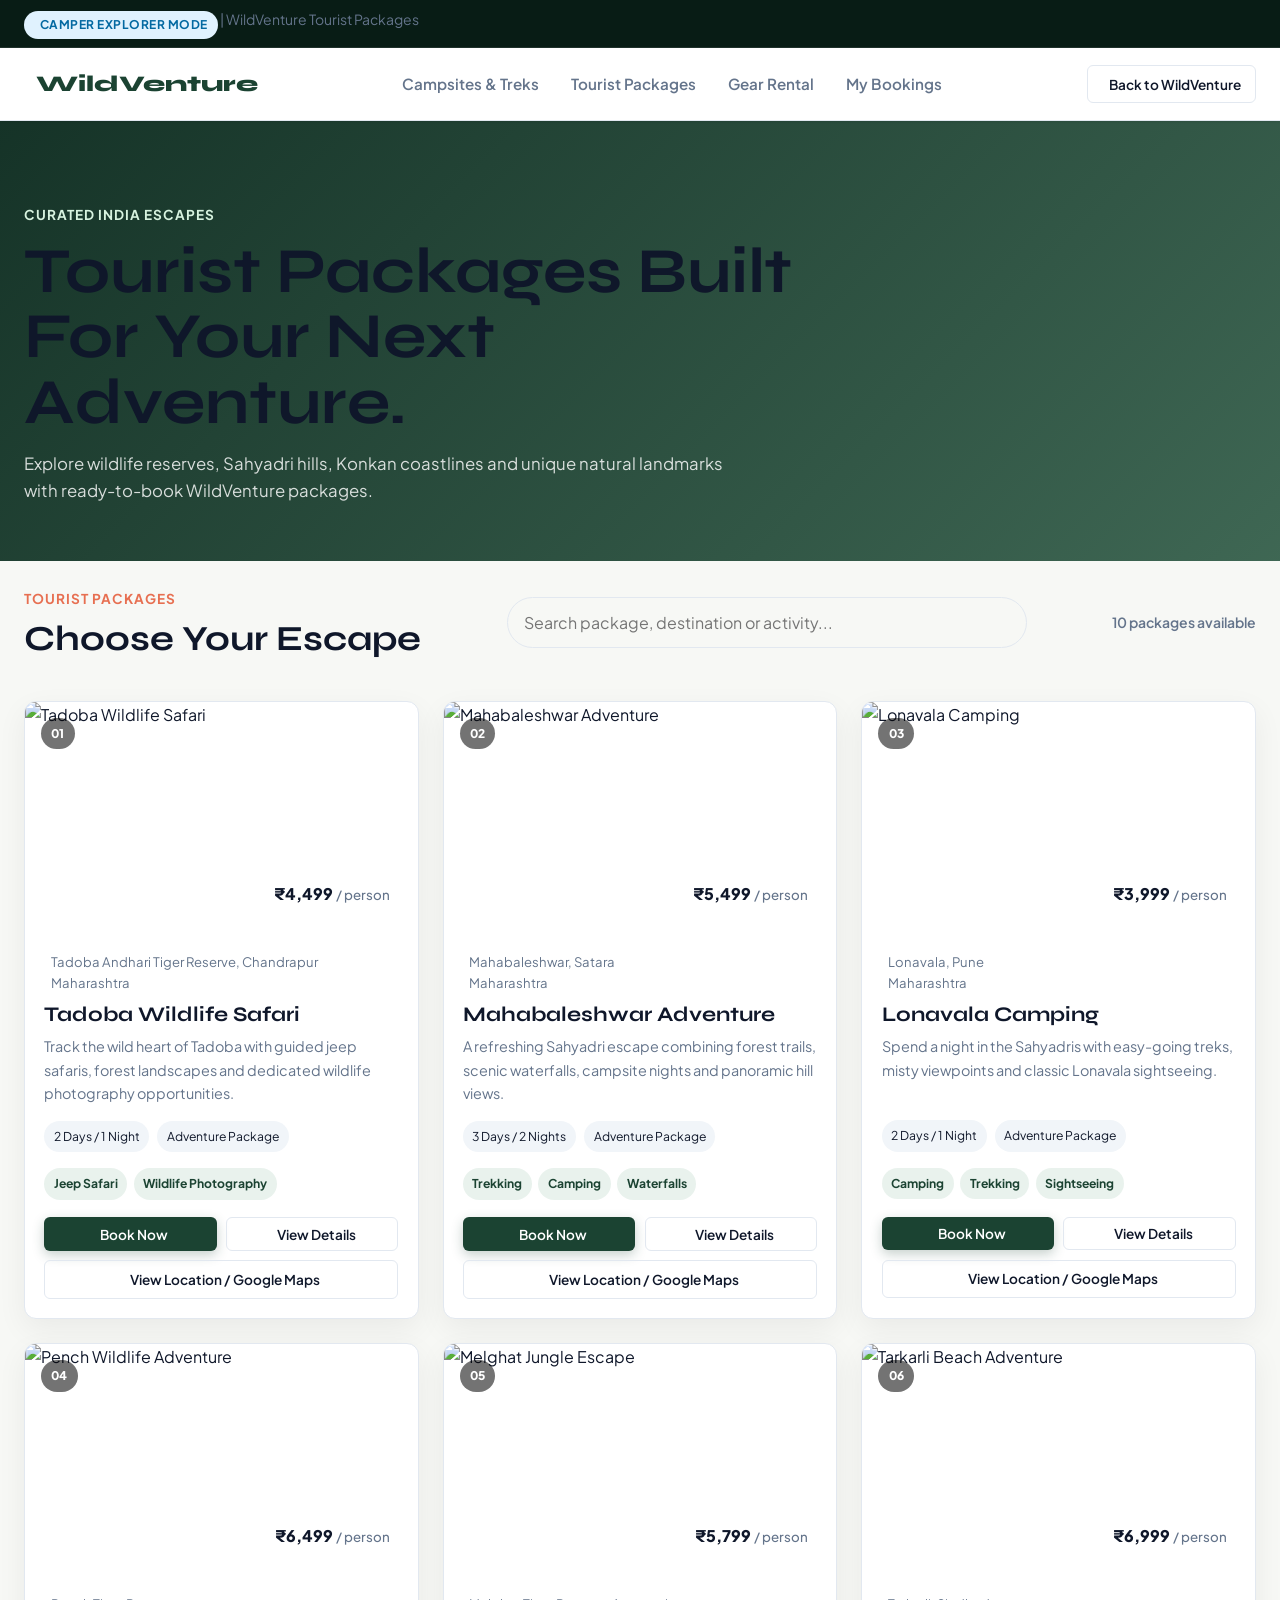
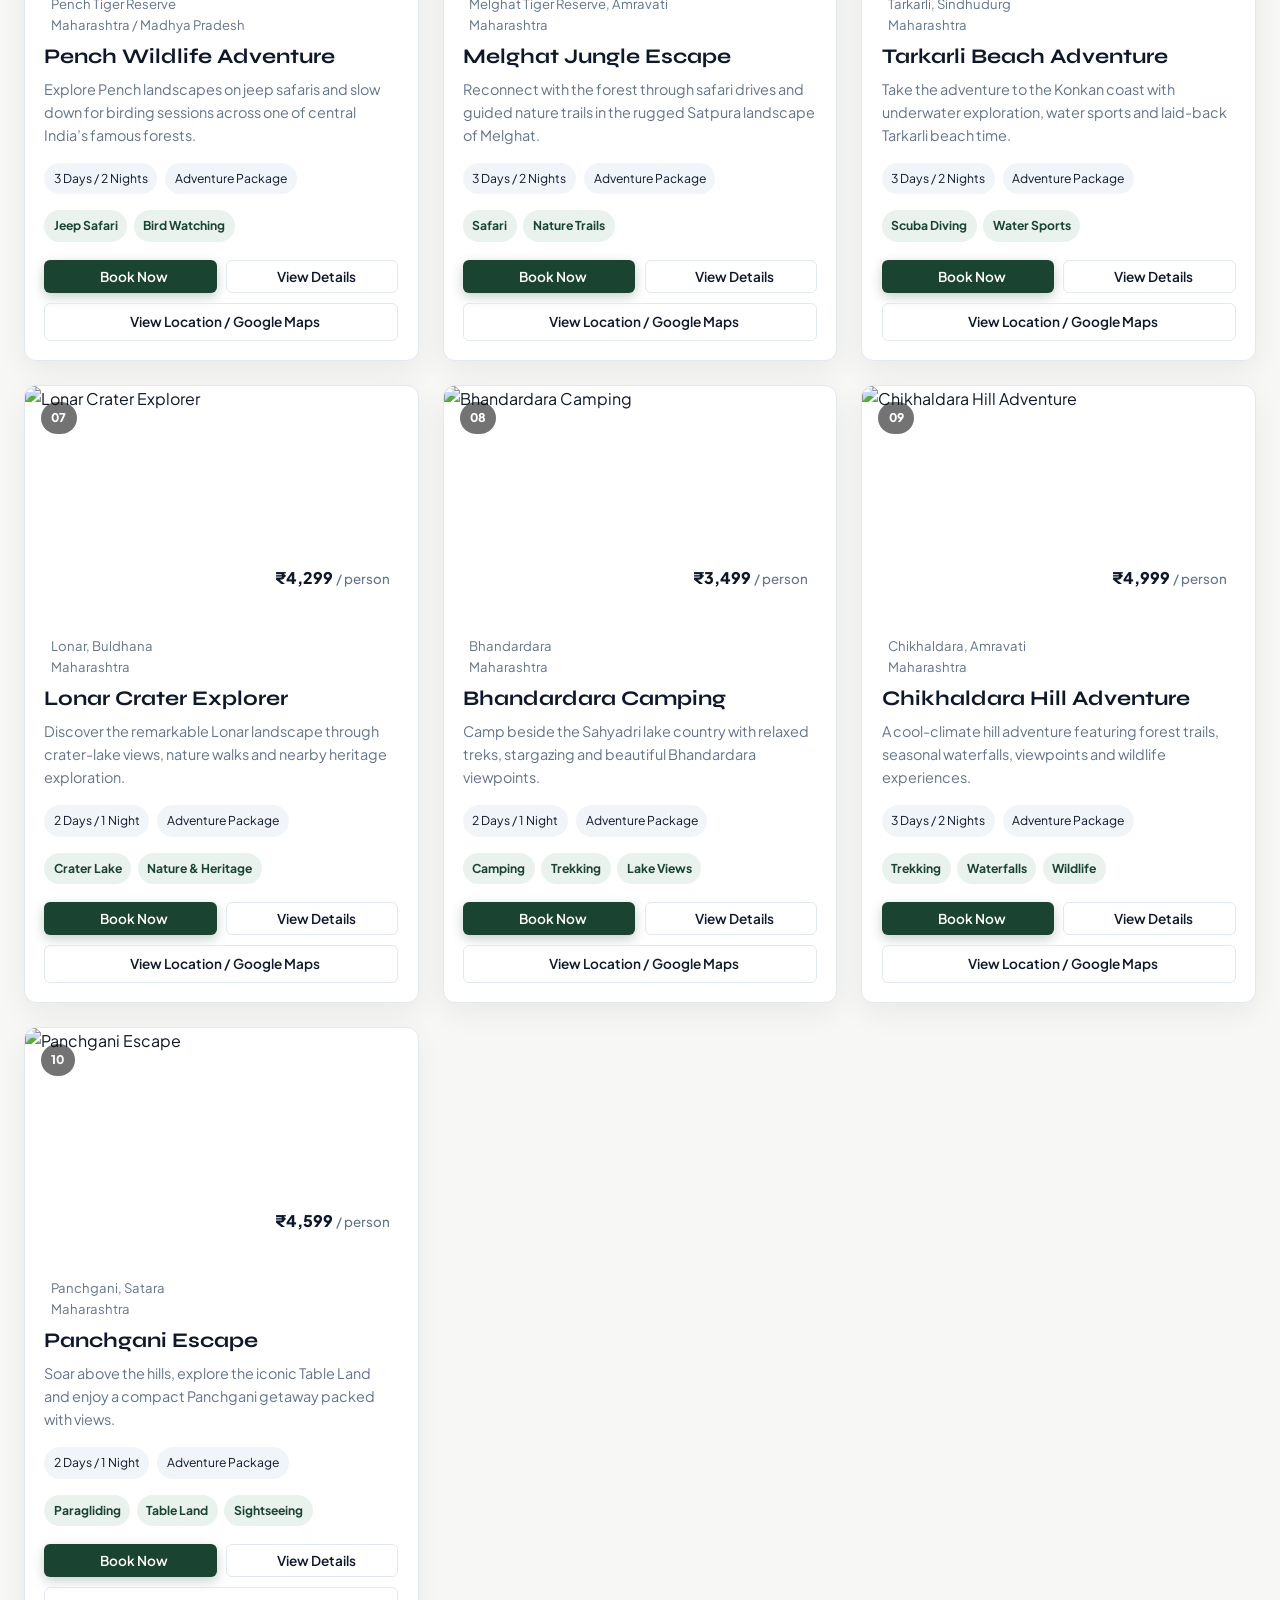
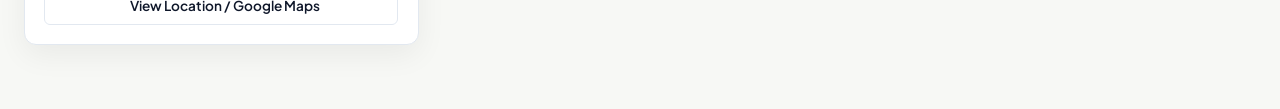
==== tourist-packages.html @ c8c8ef57 "Add dedicated Tourist Packages page" ====
<!DOCTYPE html>
<html lang="en">
<head>
  <meta charset="UTF-8">
  <meta name="viewport" content="width=device-width, initial-scale=1.0">
  <title>Tourist Packages | WildVenture</title>
  <meta name="description" content="Explore curated Maharashtra and Central India tourist packages from WildVenture.">
  <link rel="preconnect" href="https://fonts.googleapis.com">
  <link rel="preconnect" href="https://fonts.gstatic.com" crossorigin>
  <link href="https://fonts.googleapis.com/css2?family=Plus+Jakarta+Sans:wght@400;500;600;700;800&family=Syne:wght@600;700;800&display=swap" rel="stylesheet">
  <link rel="stylesheet" href="https://unpkg.com/@phosphor-icons/web@2.1.1/src/regular/style.css">
  <link rel="stylesheet" href="https://unpkg.com/@phosphor-icons/web@2.1.1/src/fill/style.css">
  <link rel="stylesheet" href="css/style.css">
  <link rel="stylesheet" href="css/packages.css">
</head>
<body class="tourist-packages-page">
  <div class="top-role-bar"><div class="container top-role-bar-inner"><div><span class="badge badge-user"><i class="ph ph-compass"></i> Camper Explorer Mode</span><span class="text-muted small d-none-mobile"> | WildVenture Tourist Packages</span></div></div></div>
  <header class="site-header"><div class="container header-inner">
    <a href="index.html" class="brand-logo"><i class="ph ph-campfire"></i><span>WildVenture</span></a>
    <nav class="main-nav" id="main-nav-menu">
      <a href="index.html#campsites-section" class="nav-link">Campsites & Treks</a>
      <a href="tourist-packages.html" class="nav-link">Tourist Packages</a>
      <a href="index.html#gear-section" class="nav-link">Gear Rental</a>
      <a href="index.html#user-bookings-section" class="nav-link">My Bookings</a>
    </nav>
    <div class="header-actions"><a href="index.html" class="btn btn-outline btn-sm"><i class="ph ph-arrow-left"></i> Back to WildVenture</a></div>
  </div></header>

  <main>
    <section class="packages-hero"><div class="container">
      <span class="section-tag"><i class="ph ph-map-trifold"></i> Curated India Escapes</span>
      <h1>Tourist Packages Built For Your Next Adventure.</h1>
      <p>Explore wildlife reserves, Sahyadri hills, Konkan coastlines and unique natural landmarks with ready-to-book WildVenture packages.</p>
    </div></section>

    <section class="container">
      <div class="packages-toolbar">
        <div><span class="section-tag"><i class="ph ph-compass"></i> Tourist Packages</span><h2 class="section-title" style="margin-top:.4rem;">Choose Your Escape</h2></div>
        <div class="packages-search"><input id="package-search" type="search" placeholder="Search package, destination or activity..." aria-label="Search tourist packages"></div>
        <span class="bold small text-muted" id="packages-results-count">10 packages available</span>
      </div>
      <div class="package-grid" id="tourist-packages-grid"></div>
    </section>
  </main>

  <div class="modal-overlay" id="tourist-package-modal" onclick="if(event.target===this) TouristPackages.closeDetails()">
    <div class="modal-dialog package-modal-content">
      <div class="modal-header"><h3><i class="ph ph-compass"></i> Package Details</h3><button class="modal-close-btn" onclick="TouristPackages.closeDetails()">&times;</button></div>
      <div class="modal-body" id="package-detail-content"></div>
    </div>
  </div>

  <script src="js/data.js"></script>
  <script src="js/payment.js"></script>
  <script src="js/app.js"></script>
  <script src="js/packages.js"></script>
</body>
</html>
---- css/style.css ----
/* ==========================================================================
   WildVenture - Adventure Camping Design System & Stylesheet
   ========================================================================== */

:root {
  /* Brand Palette - Adventure Earth & Forest */
  --color-primary: #1b4332;
  --color-primary-light: #2d6a4f;
  --color-primary-dark: #081c15;
  --color-accent: #e76f51;
  --color-accent-hover: #f4a261;
  --color-sand: #faedcd;
  --color-sand-light: #fefae0;
  --color-earth: #d4a373;
  
  /* Neutral Slate */
  --bg-main: #f8fafc;
  --bg-surface: #ffffff;
  --bg-subtle: #f1f5f9;
  --border-color: #e2e8f0;
  --border-focus: #2d6a4f;

  /* Typography */
  --text-main: #0f172a;
  --text-muted: #64748b;
  --text-light: #94a3b8;
  --text-inverse: #ffffff;

  /* Status Colors */
  --color-success: #10b981;
  --color-warning: #f59e0b;
  --color-danger: #ef4444;
  --color-info: #3b82f6;

  /* Layout & Shadows */
  --radius-sm: 6px;
  --radius-md: 12px;
  --radius-lg: 18px;
  --radius-xl: 24px;
  --shadow-sm: 0 1px 3px rgba(0,0,0,0.06), 0 1px 2px rgba(0,0,0,0.04);
  --shadow-md: 0 4px 12px rgba(0,0,0,0.08);
  --shadow-lg: 0 12px 30px rgba(0,0,0,0.12);
  --shadow-xl: 0 20px 40px rgba(0,0,0,0.18);
  --transition-base: all 0.25s cubic-bezier(0.4, 0, 0.2, 1);
  --container-max: 1280px;
}

/* Base Reset & Box Sizing */
*, *::before, *::after {
  box-sizing: border-box;
  margin: 0;
  padding: 0;
}

html {
  scroll-behavior: smooth;
  font-size: 16px;
}

body {
  font-family: 'Plus Jakarta Sans', -apple-system, BlinkMacSystemFont, 'Segoe UI', Roboto, sans-serif;
  background-color: var(--bg-main);
  color: var(--text-main);
  line-height: 1.6;
  -webkit-font-smoothing: antialiased;
}

h1, h2, h3, h4, h5, h6 {
  font-family: 'Syne', 'Plus Jakarta Sans', sans-serif;
  font-weight: 700;
  color: var(--text-main);
  line-height: 1.25;
}

a {
  color: inherit;
  text-decoration: none;
}

img {
  max-width: 100%;
  height: auto;
  display: block;
}

button, input, select, textarea {
  font-family: inherit;
  font-size: inherit;
}

.container {
  width: 100%;
  max-width: var(--container-max);
  margin: 0 auto;
  padding: 0 1.5rem;
}

/* Utilities */
.d-flex { display: flex; }
.align-center { align-items: center; }
.justify-between { justify-content: space-between; }
.gap-1 { gap: 0.5rem; }
.gap-2 { gap: 1rem; }
.gap-3 { gap: 1.5rem; }
.text-muted { color: var(--text-muted); }
.text-success { color: var(--color-success); }
.text-danger { color: var(--color-danger); }
.text-warning { color: var(--color-warning); }
.small { font-size: 0.875rem; }
.bold { font-weight: 600; }
.col-span-full { grid-column: 1 / -1; }

/* Buttons */
.btn {
  display: inline-flex;
  align-items: center;
  justify-content: center;
  gap: 0.5rem;
  padding: 0.75rem 1.35rem;
  border-radius: var(--radius-md);
  font-weight: 600;
  font-size: 0.95rem;
  cursor: pointer;
  border: 1px solid transparent;
  transition: var(--transition-base);
  white-space: nowrap;
}

.btn-primary {
  background-color: var(--color-primary);
  color: var(--text-inverse);
  box-shadow: 0 4px 12px rgba(27, 67, 50, 0.25);
}
.btn-primary:hover {
  background-color: var(--color-primary-light);
  transform: translateY(-1px);
  box-shadow: 0 6px 16px rgba(27, 67, 50, 0.35);
}

.btn-accent {
  background-color: var(--color-accent);
  color: var(--text-inverse);
  box-shadow: 0 4px 12px rgba(231, 111, 81, 0.3);
}
.btn-accent:hover {
  background-color: var(--color-accent-hover);
  transform: translateY(-1px);
}

.btn-outline {
  background: transparent;
  border-color: var(--border-color);
  color: var(--text-main);
}
.btn-outline:hover {
  background: var(--bg-subtle);
  border-color: var(--text-muted);
}

.btn-outline-danger {
  background: transparent;
  border-color: #fca5a5;
  color: var(--color-danger);
}
.btn-outline-danger:hover {
  background: #fee2e2;
}

.btn-sm {
  padding: 0.45rem 0.85rem;
  font-size: 0.85rem;
  border-radius: var(--radius-sm);
}

.btn-block {
  width: 100%;
}

/* Badges */
.badge {
  display: inline-flex;
  align-items: center;
  gap: 0.35rem;
  padding: 0.3rem 0.65rem;
  border-radius: 9999px;
  font-size: 0.75rem;
  font-weight: 700;
  text-transform: uppercase;
  letter-spacing: 0.5px;
}
.badge-category {
  background: rgba(255, 255, 255, 0.95);
  color: var(--color-primary);
  backdrop-filter: blur(4px);
}
.badge-featured {
  background: var(--color-accent);
  color: #fff;
}
.badge-success { background: #dcfce7; color: #15803d; }
.badge-warning { background: #fef3c7; color: #b45309; }
.badge-danger { background: #fee2e2; color: #b91c1c; }
.badge-user { background: #e0f2fe; color: #0369a1; }
.badge-contractor { background: #fef3c7; color: #b45309; }
.badge-admin { background: #f3e8ff; color: #6b21a8; }
.badge-stock { background: rgba(15, 23, 42, 0.75); color: #fff; backdrop-filter: blur(4px); }

/* ================= TOP BAR & ROLE SWITCHER ================= */
.top-role-bar {
  background: var(--color-primary-dark);
  color: #fff;
  padding: 0.5rem 0;
  border-bottom: 1px solid rgba(255, 255, 255, 0.1);
  font-size: 0.85rem;
}
.top-role-bar-inner {
  display: flex;
  justify-content: space-between;
  align-items: center;
  flex-wrap: wrap;
  gap: 0.75rem;
}
.role-switch-container {
  display: flex;
  align-items: center;
  gap: 0.5rem;
}
.role-switch-label {
  color: var(--text-light);
  font-size: 0.8rem;
}
.role-pills {
  display: flex;
  background: rgba(255, 255, 255, 0.1);
  padding: 3px;
  border-radius: 9999px;
  gap: 2px;
}
.role-pill {
  border: none;
  background: transparent;
  color: #cbd5e1;
  padding: 0.25rem 0.85rem;
  border-radius: 9999px;
  font-size: 0.8rem;
  font-weight: 600;
  cursor: pointer;
  display: inline-flex;
  align-items: center;
  gap: 0.35rem;
  transition: var(--transition-base);
}
.role-pill:hover {
  color: #fff;
}
.role-pill.active {
  background: var(--color-accent);
  color: #fff;
  box-shadow: 0 2px 8px rgba(231, 111, 81, 0.4);
}

/* ================= MAIN HEADER & NAVBAR ================= */
.site-header {
  background: var(--bg-surface);
  border-bottom: 1px solid var(--border-color);
  position: sticky;
  top: 0;
  z-index: 100;
  box-shadow: var(--shadow-sm);
}
.header-inner {
  display: flex;
  align-items: center;
  justify-content: space-between;
  height: 72px;
}
.brand-logo {
  display: flex;
  align-items: center;
  gap: 0.75rem;
  font-family: 'Syne', sans-serif;
  font-size: 1.4rem;
  font-weight: 800;
  color: var(--color-primary);
}
.brand-logo i {
  font-size: 1.8rem;
  color: var(--color-accent);
}
.main-nav {
  display: flex;
  align-items: center;
  gap: 2rem;
}
.nav-link {
  font-weight: 600;
  color: var(--text-muted);
  transition: var(--transition-base);
  font-size: 0.95rem;
}
.nav-link:hover {
  color: var(--color-primary);
}
.header-actions {
  display: flex;
  align-items: center;
  gap: 1rem;
}
.mobile-menu-btn {
  display: none;
  background: none;
  border: none;
  font-size: 1.5rem;
  cursor: pointer;
}

/* ================= PORTALS TOGGLING ================= */
.portal-view {
  display: none;
  animation: fadeIn 0.3s ease-in-out;
}
.portal-view.active {
  display: block;
}

@keyframes fadeIn {
  from { opacity: 0; transform: translateY(6px); }
  to { opacity: 1; transform: translateY(0); }
}

/* ================= USER PORTAL: HERO & DISCOVERY ================= */
.hero-section {
  position: relative;
  background: linear-gradient(180deg, rgba(8,28,21,0.7) 0%, rgba(27,67,50,0.85) 100%), 
              url('https://images.unsplash.com/photo-1504280390367-361c6d9f38f4?auto=format&fit=crop&w=1800&q=80') center/cover no-repeat;
  color: #fff;
  padding: 5rem 0 6rem;
  text-align: center;
}
.hero-tag {
  display: inline-flex;
  align-items: center;
  gap: 0.5rem;
  background: rgba(255, 255, 255, 0.15);
  border: 1px solid rgba(255, 255, 255, 0.25);
  padding: 0.4rem 1rem;
  border-radius: 9999px;
  font-size: 0.85rem;
  font-weight: 600;
  letter-spacing: 0.5px;
  margin-bottom: 1.5rem;
  backdrop-filter: blur(6px);
}
.hero-title {
  font-size: 3.2rem;
  font-weight: 800;
  max-width: 800px;
  margin: 0 auto 1.25rem;
  color: #ffffff;
}
.hero-subtitle {
  font-size: 1.15rem;
  max-width: 650px;
  margin: 0 auto 2.5rem;
  color: #cbd5e1;
}

/* Search Box Bar */
.search-floating-bar {
  max-width: 960px;
  margin: 0 auto;
  background: var(--bg-surface);
  border-radius: var(--radius-lg);
  padding: 0.75rem;
  box-shadow: var(--shadow-xl);
  display: grid;
  grid-template-columns: 1.5fr 1fr 1fr auto;
  gap: 0.75rem;
  align-items: center;
  color: var(--text-main);
  text-align: left;
}
.search-input-group {
  padding: 0.5rem 1rem;
  border-right: 1px solid var(--border-color);
  position: relative;
}
.search-input-group:last-of-type {
  border-right: none;
}
.search-input-group label {
  display: block;
  font-size: 0.75rem;
  font-weight: 700;
  text-transform: uppercase;
  color: var(--text-muted);
  margin-bottom: 0.2rem;
}
.search-input-group input, .search-input-group select {
  width: 100%;
  border: none;
  outline: none;
  font-size: 0.95rem;
  font-weight: 600;
  color: var(--text-main);
  background: transparent;
}

/* Category Filter Bar */
.category-filter-bar {
  padding: 2.5rem 0 1rem;
}
.category-pills-wrap {
  display: flex;
  gap: 0.75rem;
  overflow-x: auto;
  padding-bottom: 0.5rem;
}
.category-pill {
  border: 1px solid var(--border-color);
  background: var(--bg-surface);
  color: var(--text-muted);
  padding: 0.6rem 1.25rem;
  border-radius: 9999px;
  font-weight: 600;
  font-size: 0.9rem;
  display: inline-flex;
  align-items: center;
  gap: 0.5rem;
  cursor: pointer;
  white-space: nowrap;
  transition: var(--transition-base);
}
.category-pill:hover {
  border-color: var(--color-primary);
  color: var(--color-primary);
}
.category-pill.active {
  background: var(--color-primary);
  color: #fff;
  border-color: var(--color-primary);
  box-shadow: 0 4px 10px rgba(27, 67, 50, 0.2);
}

/* Filter Controls Row */
.filter-controls-row {
  display: flex;
  justify-content: space-between;
  align-items: center;
  flex-wrap: wrap;
  gap: 1rem;
  margin: 1.5rem 0;
  padding: 1rem 1.5rem;
  background: var(--bg-surface);
  border: 1px solid var(--border-color);
  border-radius: var(--radius-md);
}
.filter-group {
  display: flex;
  align-items: center;
  gap: 0.75rem;
}
.filter-group select, .filter-group input[type="range"] {
  padding: 0.4rem 0.75rem;
  border: 1px solid var(--border-color);
  border-radius: var(--radius-sm);
  background: var(--bg-main);
  outline: none;
  font-size: 0.875rem;
}

/* Campsites Grid */
.campsites-grid {
  display: grid;
  grid-template-columns: repeat(auto-fill, minmax(350px, 1fr));
  gap: 2rem;
  margin: 1.5rem 0 4rem;
}

.campsite-card {
  background: var(--bg-surface);
  border: 1px solid var(--border-color);
  border-radius: var(--radius-lg);
  overflow: hidden;
  box-shadow: var(--shadow-sm);
  transition: var(--transition-base);
  cursor: pointer;
  display: flex;
  flex-direction: column;
}
.campsite-card:hover {
  transform: translateY(-5px);
  box-shadow: var(--shadow-lg);
  border-color: var(--color-earth);
}
.card-img-wrap {
  position: relative;
  height: 220px;
  overflow: hidden;
}
.card-img-wrap img {
  width: 100%;
  height: 100%;
  object-fit: cover;
  transition: transform 0.5s ease;
}
.campsite-card:hover .card-img-wrap img {
  transform: scale(1.05);
}
.card-badges {
  position: absolute;
  top: 1rem;
  left: 1rem;
  display: flex;
  gap: 0.5rem;
  z-index: 2;
}
.card-price-overlay {
  position: absolute;
  bottom: 0.75rem;
  right: 0.75rem;
  background: rgba(15, 23, 42, 0.85);
  color: #fff;
  padding: 0.35rem 0.75rem;
  border-radius: var(--radius-sm);
  backdrop-filter: blur(4px);
  font-size: 0.85rem;
}
.card-price-overlay .price-val {
  font-weight: 700;
  font-size: 1rem;
  color: #fef08a;
}
.card-body {
  padding: 1.5rem;
  display: flex;
  flex-direction: column;
  flex-grow: 1;
}
.card-meta-top {
  display: flex;
  justify-content: space-between;
  align-items: center;
  font-size: 0.85rem;
  color: var(--text-muted);
  margin-bottom: 0.5rem;
}
.card-meta-top .rating {
  color: var(--color-accent);
  font-weight: 700;
  display: flex;
  align-items: center;
  gap: 0.2rem;
}
.card-title {
  font-size: 1.25rem;
  margin-bottom: 0.4rem;
}
.card-tagline {
  font-size: 0.9rem;
  color: var(--text-muted);
  margin-bottom: 1rem;
  display: -webkit-box;
  -webkit-line-clamp: 2;
  -webkit-box-orient: vertical;
  overflow: hidden;
}
.card-amenities-tags {
  display: flex;
  flex-wrap: wrap;
  gap: 0.4rem;
  margin-bottom: 1.25rem;
}
.tag-pill {
  background: var(--bg-subtle);
  color: var(--text-muted);
  font-size: 0.75rem;
  font-weight: 600;
  padding: 0.2rem 0.6rem;
  border-radius: var(--radius-sm);
}
.card-contractor-footer {
  margin-top: auto;
  padding-top: 1rem;
  border-top: 1px solid var(--border-color);
  display: flex;
  align-items: center;
  justify-content: space-between;
}
.contractor-chip {
  display: flex;
  align-items: center;
  gap: 0.4rem;
  font-size: 0.8rem;
  font-weight: 600;
  color: var(--text-muted);
}

/* Gear Store Catalog */
.gear-section {
  padding: 4rem 0;
  background: var(--bg-surface);
  border-top: 1px solid var(--border-color);
}
.section-header {
  margin-bottom: 2.5rem;
}
.section-tag {
  color: var(--color-accent);
  font-weight: 700;
  font-size: 0.85rem;
  text-transform: uppercase;
  letter-spacing: 1px;
}
.section-title {
  font-size: 2.2rem;
  margin-top: 0.25rem;
}
.gear-grid {
  display: grid;
  grid-template-columns: repeat(auto-fill, minmax(240px, 1fr));
  gap: 1.5rem;
}
.gear-card {
  background: var(--bg-main);
  border: 1px solid var(--border-color);
  border-radius: var(--radius-md);
  overflow: hidden;
  display: flex;
  flex-direction: column;
}
.gear-img-wrap {
  position: relative;
  height: 160px;
}
.gear-img-wrap img {
  width: 100%;
  height: 100%;
  object-fit: cover;
}
.gear-body {
  padding: 1.25rem;
  display: flex;
  flex-direction: column;
  flex-grow: 1;
}
.gear-contractor {
  font-size: 0.75rem;
  color: var(--text-muted);
  margin-bottom: 0.25rem;
  display: flex;
  align-items: center;
  gap: 0.25rem;
}
.gear-title {
  font-size: 1rem;
  margin-bottom: 0.35rem;
}
.gear-specs {
  font-size: 0.8rem;
  color: var(--text-muted);
  margin-bottom: 1rem;
}
.gear-footer {
  margin-top: auto;
  display: flex;
  align-items: center;
  justify-content: space-between;
}
.gear-price {
  font-weight: 700;
  font-size: 1.1rem;
  color: var(--color-primary);
}

/* User Bookings Ticket Card */
.user-bookings-section {
  padding: 3rem 0 5rem;
}
.booking-ticket-card {
  background: var(--bg-surface);
  border: 1px solid var(--border-color);
  border-radius: var(--radius-lg);
  display: grid;
  grid-template-columns: 1fr 200px;
  margin-bottom: 1.5rem;
  box-shadow: var(--shadow-sm);
  overflow: hidden;
  position: relative;
}
.ticket-left {
  padding: 1.75rem;
  border-right: 2px dashed var(--border-color);
}
.ticket-right {
  padding: 1.75rem;
  background: var(--bg-subtle);
  display: flex;
  flex-direction: column;
  align-items: center;
  justify-content: center;
  text-align: center;
  gap: 0.75rem;
}
.ticket-header {
  display: flex;
  align-items: center;
  justify-content: space-between;
  margin-bottom: 0.75rem;
}
.ticket-id {
  font-family: monospace;
  font-weight: 700;
  color: var(--color-primary);
  font-size: 1.05rem;
}
.ticket-camp-title {
  font-size: 1.3rem;
  margin-bottom: 1rem;
}
.ticket-grid {
  display: grid;
  grid-template-columns: repeat(auto-fit, minmax(140px, 1fr));
  gap: 1rem;
  margin-bottom: 1rem;
}
.ticket-label {
  display: block;
  font-size: 0.75rem;
  color: var(--text-muted);
  text-transform: uppercase;
}
.ticket-val {
  font-weight: 600;
  font-size: 0.95rem;
}
.ticket-addons {
  font-size: 0.85rem;
  background: var(--bg-subtle);
  padding: 0.5rem 0.75rem;
  border-radius: var(--radius-sm);
}
.qr-thumb {
  width: 100px;
  height: 100px;
  border: 1px solid var(--border-color);
  border-radius: var(--radius-sm);
  background: #fff;
  padding: 4px;
}
.qr-text {
  font-size: 0.75rem;
  color: var(--text-muted);
}

/* ================= PORTAL DASHBOARD (CONTRACTOR & ADMIN) ================= */
.dashboard-layout {
  padding: 2.5rem 0 5rem;
}
.dashboard-header {
  display: flex;
  justify-content: space-between;
  align-items: flex-end;
  flex-wrap: wrap;
  gap: 1.5rem;
  margin-bottom: 2rem;
}
.stats-grid {
  display: grid;
  grid-template-columns: repeat(auto-fit, minmax(220px, 1fr));
  gap: 1.5rem;
  margin-bottom: 2.5rem;
}
.stat-card {
  background: var(--bg-surface);
  border: 1px solid var(--border-color);
  border-radius: var(--radius-md);
  padding: 1.5rem;
  box-shadow: var(--shadow-sm);
  display: flex;
  align-items: center;
  gap: 1.25rem;
}
.stat-icon {
  width: 52px;
  height: 52px;
  border-radius: var(--radius-md);
  display: flex;
  align-items: center;
  justify-content: center;
  font-size: 1.75rem;
}
.icon-primary { background: #dcfce7; color: #15803d; }
.icon-accent { background: #ffedd5; color: #c2410c; }
.icon-info { background: #e0f2fe; color: #0369a1; }
.icon-purple { background: #f3e8ff; color: #7e22ce; }

.stat-label {
  font-size: 0.8rem;
  font-weight: 700;
  text-transform: uppercase;
  color: var(--text-muted);
  margin-bottom: 0.2rem;
}
.stat-val {
  font-size: 1.6rem;
  font-weight: 800;
  font-family: 'Syne', sans-serif;
}

/* Data Tables */
.data-card {
  background: var(--bg-surface);
  border: 1px solid var(--border-color);
  border-radius: var(--radius-lg);
  padding: 1.5rem;
  box-shadow: var(--shadow-sm);
  margin-bottom: 2rem;
}
.data-card-header {
  display: flex;
  align-items: center;
  justify-content: space-between;
  margin-bottom: 1.25rem;
}
.table-responsive {
  width: 100%;
  overflow-x: auto;
}
table.custom-table {
  width: 100%;
  border-collapse: collapse;
  text-align: left;
  font-size: 0.9rem;
}
table.custom-table th {
  background: var(--bg-subtle);
  padding: 0.85rem 1rem;
  font-weight: 700;
  font-size: 0.8rem;
  text-transform: uppercase;
  color: var(--text-muted);
  border-bottom: 1px solid var(--border-color);
}
table.custom-table td {
  padding: 1rem;
  border-bottom: 1px solid var(--border-color);
  vertical-align: middle;
}
table.custom-table tr:hover td {
  background-color: var(--bg-main);
}
.table-thumb {
  width: 44px;
  height: 44px;
  border-radius: var(--radius-sm);
  object-fit: cover;
}

/* ================= MODALS & DRAWERS ================= */
.modal-overlay {
  position: fixed;
  top: 0;
  left: 0;
  right: 0;
  bottom: 0;
  background: rgba(15, 23, 42, 0.75);
  backdrop-filter: blur(6px);
  display: none;
  align-items: center;
  justify-content: center;
  z-index: 1000;
  padding: 1rem;
  overflow-y: auto;
}
.modal-overlay.active {
  display: flex;
  animation: fadeIn 0.2s ease-out;
}
.modal-dialog {
  background: var(--bg-surface);
  border-radius: var(--radius-lg);
  width: 100%;
  max-width: 760px;
  max-height: 92vh;
  overflow-y: auto;
  overflow-x: hidden;
  box-shadow: var(--shadow-xl);
  position: relative;
  margin: auto;
}
.modal-dialog.modal-lg {
  max-width: 1040px;
}
.modal-header {
  padding: 1.25rem 1.75rem;
  border-bottom: 1px solid var(--border-color);
  display: flex;
  align-items: center;
  justify-content: space-between;
  position: sticky;
  top: 0;
  background: var(--bg-surface);
  z-index: 10;
}
.modal-close-btn {
  background: none;
  border: none;
  font-size: 1.6rem;
  cursor: pointer;
  color: var(--text-muted);
  transition: var(--transition-base);
  line-height: 1;
  padding: 0.25rem 0.5rem;
  border-radius: var(--radius-sm);
}
.modal-close-btn:hover {
  color: var(--color-danger);
  background: var(--bg-subtle);
}
.modal-body {
  padding: 1.75rem;
  overflow-x: hidden;
}
.modal-footer {
  padding: 1.25rem 1.75rem;
  border-top: 1px solid var(--border-color);
  display: flex;
  justify-content: flex-end;
  gap: 0.75rem;
  background: var(--bg-subtle);
}

/* Campsite Detail Modal Layout */
.camp-detail-grid {
  display: grid;
  grid-template-columns: minmax(0, 1.25fr) minmax(320px, 1fr);
  gap: 2rem;
  align-items: start;
}
.camp-hero-img-wrap {
  height: 280px;
  border-radius: var(--radius-md);
  overflow: hidden;
  margin-bottom: 1.5rem;
}
.camp-hero-img-wrap img {
  width: 100%;
  height: 100%;
  object-fit: cover;
}
.amenities-grid {
  display: grid;
  grid-template-columns: repeat(auto-fit, minmax(160px, 1fr));
  gap: 0.75rem;
  margin: 1rem 0 1.5rem;
}
.amenity-item {
  display: flex;
  align-items: center;
  gap: 0.5rem;
  font-size: 0.85rem;
  color: var(--text-main);
}
.amenity-item i {
  color: var(--color-success);
  flex-shrink: 0;
}
.itinerary-list {
  display: flex;
  flex-direction: column;
  gap: 1rem;
  margin: 1rem 0;
}
.itinerary-step {
  display: flex;
  gap: 1rem;
}
.itinerary-badge {
  background: var(--color-sand);
  color: var(--color-primary);
  font-weight: 700;
  font-size: 0.8rem;
  padding: 0.3rem 0.6rem;
  border-radius: var(--radius-sm);
  height: fit-content;
  white-space: nowrap;
}
.itinerary-content h4 {
  font-size: 0.95rem;
  margin-bottom: 0.2rem;
}
.itinerary-content p {
  font-size: 0.85rem;
  color: var(--text-muted);
}

/* Booking Widget Box */
.booking-widget-box {
  background: var(--bg-subtle);
  border: 1px solid var(--border-color);
  border-radius: var(--radius-md);
  padding: 1.5rem;
  width: 100%;
  box-sizing: border-box;
}
.booking-price-header {
  display: flex;
  align-items: center;
  justify-content: space-between;
  flex-wrap: wrap;
  gap: 0.5rem;
  margin-bottom: 1.25rem;
}
.booking-price-header .price-display {
  font-size: 1.7rem;
  font-weight: 800;
  color: var(--color-primary);
  font-family: 'Syne', sans-serif;
}
.form-group {
  margin-bottom: 1rem;
  width: 100%;
}
.form-group label {
  display: block;
  font-size: 0.8rem;
  font-weight: 700;
  color: var(--text-main);
  margin-bottom: 0.35rem;
}
.form-group input, .form-group select, .form-group textarea {
  width: 100%;
  max-width: 100%;
  box-sizing: border-box;
  padding: 0.65rem 0.85rem;
  border: 1px solid var(--border-color);
  border-radius: var(--radius-sm);
  background: var(--bg-surface);
  font-size: 0.88rem;
  outline: none;
  transition: var(--transition-base);
  min-width: 0;
}
.form-group input:focus, .form-group select:focus, .form-group textarea:focus {
  border-color: var(--color-primary);
  box-shadow: 0 0 0 3px rgba(27, 67, 50, 0.15);
}

.date-inputs-row {
  display: grid;
  grid-template-columns: 1fr 1fr;
  gap: 0.75rem;
  width: 100%;
}

/* Custom Scrollbars for modal dialogs */
.modal-dialog::-webkit-scrollbar {
  width: 6px;
}
.modal-dialog::-webkit-scrollbar-track {
  background: transparent;
}
.modal-dialog::-webkit-scrollbar-thumb {
  background: #cbd5e1;
  border-radius: 4px;
}
.modal-dialog::-webkit-scrollbar-thumb:hover {
  background: #94a3b8;
}

/* Gear Addons in Modal */
.gear-addons-box {
  border-top: 1px solid var(--border-color);
  padding-top: 1rem;
  margin-top: 1rem;
}
.gear-addon-item {
  display: flex;
  align-items: center;
  justify-content: space-between;
  padding: 0.5rem 0;
  font-size: 0.85rem;
}
.gear-addon-info {
  display: flex;
  align-items: flex-start;
  gap: 0.6rem;
}
.gear-addon-info input[type="checkbox"] {
  margin-top: 0.25rem;
  cursor: pointer;
}
.gear-addon-info label {
  cursor: pointer;
}
.gear-addon-info label small {
  display: block;
  color: var(--text-muted);
}

.price-calc-breakdown {
  border-top: 1px solid var(--border-color);
  margin-top: 1.25rem;
  padding-top: 1rem;
  font-size: 0.85rem;
}
.price-calc-row {
  display: flex;
  justify-content: space-between;
  margin-bottom: 0.4rem;
}
.price-calc-row.grand-total {
  font-size: 1.15rem;
  font-weight: 800;
  color: var(--color-primary);
  border-top: 1px dashed var(--border-color);
  padding-top: 0.6rem;
  margin-top: 0.6rem;
}

/* ================= INTERACTIVE PAYMENT GATEWAY ================= */
.checkout-modal-layout {
  display: grid;
  grid-template-columns: minmax(0, 1fr) minmax(0, 1.25fr);
  gap: 2rem;
}
.checkout-summary-pane {
  background: var(--bg-subtle);
  border-radius: var(--radius-md);
  padding: 1.5rem;
}
.payment-tabs {
  display: flex;
  gap: 0.5rem;
  margin-bottom: 1.5rem;
  border-bottom: 1px solid var(--border-color);
  padding-bottom: 0.5rem;
}
.payment-tab-btn {
  border: none;
  background: transparent;
  padding: 0.5rem 1rem;
  border-radius: var(--radius-sm);
  font-weight: 600;
  font-size: 0.85rem;
  cursor: pointer;
  color: var(--text-muted);
  display: flex;
  align-items: center;
  gap: 0.4rem;
  transition: var(--transition-base);
}
.payment-tab-btn.active {
  background: var(--color-primary);
  color: #fff;
}
.payment-method-panel {
  display: none;
}
.payment-method-panel.active {
  display: block;
  animation: fadeIn 0.2s ease-out;
}

/* 3D Flippable Credit Card */
.card-preview-wrapper {
  perspective: 1000px;
  margin-bottom: 1.5rem;
}
.interactive-card {
  width: 100%;
  max-width: 380px;
  height: 200px;
  position: relative;
  transform-style: preserve-3d;
  transition: transform 0.6s cubic-bezier(0.4, 0, 0.2, 1);
  margin: 0 auto;
}
.interactive-card.flipped {
  transform: rotateY(180deg);
}
.card-front, .card-back {
  position: absolute;
  width: 100%;
  height: 100%;
  backface-visibility: hidden;
  border-radius: 16px;
  padding: 1.5rem;
  color: #fff;
  background: linear-gradient(135deg, #1b4332 0%, #081c15 100%);
  box-shadow: 0 10px 25px rgba(27, 67, 50, 0.4);
  display: flex;
  flex-direction: column;
  justify-content: space-between;
}
.card-back {
  transform: rotateY(180deg);
  padding: 1.5rem 0;
}
.card-chip {
  width: 42px;
  height: 30px;
  background: linear-gradient(135deg, #ffd700 0%, #b8860b 100%);
  border-radius: 6px;
}
.card-number-display {
  font-family: monospace;
  font-size: 1.3rem;
  letter-spacing: 2px;
  text-shadow: 0 2px 4px rgba(0,0,0,0.5);
}
.card-bottom-row {
  display: flex;
  justify-content: space-between;
  align-items: flex-end;
  font-size: 0.8rem;
}
.card-back-stripe {
  background: #000;
  height: 40px;
  width: 100%;
  margin-bottom: 1rem;
}
.card-cvv-box {
  background: #fff;
  color: #000;
  width: 80%;
  margin: 0 auto;
  text-align: right;
  padding: 0.4rem 0.75rem;
  font-family: monospace;
  font-weight: 700;
  border-radius: 4px;
}

/* UPI Panel */
.upi-qr-box {
  text-align: center;
  padding: 1.5rem;
  border: 2px dashed var(--border-color);
  border-radius: var(--radius-md);
  background: var(--bg-surface);
  margin-bottom: 1rem;
}
.upi-qr-img {
  width: 160px;
  height: 160px;
  margin: 0 auto 0.75rem;
  border: 1px solid var(--border-color);
  border-radius: var(--radius-sm);
}
.upi-timer {
  font-size: 0.85rem;
  color: var(--color-accent);
  font-weight: 700;
}

/* Coupon Box */
.coupon-input-group {
  display: flex;
  gap: 0.5rem;
  margin-top: 1rem;
}

/* Toast Notifications */
.toast-container {
  position: fixed;
  bottom: 2rem;
  right: 2rem;
  z-index: 2000;
  display: flex;
  flex-direction: column;
  gap: 0.75rem;
}
.toast {
  background: var(--text-main);
  color: #fff;
  padding: 0.85rem 1.25rem;
  border-radius: var(--radius-md);
  box-shadow: var(--shadow-lg);
  display: flex;
  align-items: center;
  gap: 0.75rem;
  font-size: 0.9rem;
  transform: translateX(120%);
  transition: transform 0.3s ease-out;
  max-width: 380px;
}
.toast.show {
  transform: translateX(0);
}
.toast-success { border-left: 4px solid var(--color-success); }
.toast-warning { border-left: 4px solid var(--color-warning); }
.toast-error { border-left: 4px solid var(--color-danger); }
.toast-info { border-left: 4px solid var(--color-info); }

/* Empty States */
.empty-state-card {
  text-align: center;
  padding: 3.5rem 1.5rem;
  background: var(--bg-surface);
  border: 1px dashed var(--border-color);
  border-radius: var(--radius-lg);
}
.empty-icon {
  font-size: 3rem;
  color: var(--text-light);
  margin-bottom: 1rem;
}

/* Footer */
.site-footer {
  background: var(--color-primary-dark);
  color: #94a3b8;
  padding: 4rem 0 2rem;
  border-top: 1px solid rgba(255,255,255,0.1);
}
.footer-grid {
  display: grid;
  grid-template-columns: 2fr 1fr 1fr 1fr;
  gap: 3rem;
  margin-bottom: 3rem;
}
.footer-brand h3 {
  color: #fff;
  margin-bottom: 0.75rem;
}
.footer-links h4 {
  color: #fff;
  font-size: 1rem;
  margin-bottom: 1rem;
}
.footer-links ul {
  list-style: none;
}
.footer-links li {
  margin-bottom: 0.5rem;
}
.footer-links a:hover {
  color: #fff;
}
.footer-bottom {
  text-align: center;
  font-size: 0.85rem;
  border-top: 1px solid rgba(255,255,255,0.08);
  padding-top: 2rem;
}

/* Responsive Breakpoints */
@media (max-width: 992px) {
  .hero-title { font-size: 2.5rem; }
  .search-floating-bar { grid-template-columns: 1fr 1fr; }
  .camp-detail-grid { grid-template-columns: 1fr; }
  .checkout-modal-layout { grid-template-columns: 1fr; }
  .booking-ticket-card { grid-template-columns: 1fr; }
  .ticket-left { border-right: none; border-bottom: 2px dashed var(--border-color); }
  .footer-grid { grid-template-columns: 1fr 1fr; }
}

@media (max-width: 640px) {
  .hero-title { font-size: 2rem; }
  .search-floating-bar { grid-template-columns: 1fr; }
  .search-input-group { border-right: none; border-bottom: 1px solid var(--border-color); }
  .campsites-grid { grid-template-columns: 1fr; }
  .footer-grid { grid-template-columns: 1fr; }
}
---- css/packages.css ----
/* WildVenture Tourist Packages */
.tourist-packages-page{min-height:100vh;background:var(--bg-page,#f7f8f5)}
.packages-hero{padding:5rem 0 3.5rem;background:linear-gradient(135deg,rgba(12,43,31,.96),rgba(22,71,48,.82)),url('https://images.unsplash.com/photo-1500534623283-312aade485b7?auto=format&fit=crop&w=1800&q=85') center/cover;color:#fff}
.packages-hero .section-tag{color:#d7f3df}.packages-hero h1{max-width:800px;margin:.75rem 0 1rem;font-family:Syne,sans-serif;font-size:clamp(2.3rem,5vw,4.4rem);line-height:1.02}.packages-hero p{max-width:720px;color:rgba(255,255,255,.82);font-size:1.05rem}
.packages-toolbar{display:flex;gap:1rem;justify-content:space-between;align-items:center;padding:1.5rem 0;flex-wrap:wrap}.packages-search{min-width:260px;flex:1;max-width:520px}.packages-search input{width:100%;padding:.85rem 1rem;border:1px solid var(--border-color);border-radius:999px;background:var(--bg-card);color:var(--text-primary)}
.package-grid{display:grid;grid-template-columns:repeat(3,minmax(0,1fr));gap:1.5rem;padding:1rem 0 4rem}.package-card{overflow:hidden;background:var(--bg-card,#fff);border:1px solid var(--border-color);border-radius:var(--radius-md,16px);box-shadow:0 10px 30px rgba(0,0,0,.06);transition:transform .25s ease,box-shadow .25s ease}.package-card:hover{transform:translateY(-6px);box-shadow:0 18px 40px rgba(0,0,0,.12)}
.package-image{position:relative;height:230px;overflow:hidden}.package-image img{width:100%;height:100%;object-fit:cover;transition:transform .4s ease}.package-card:hover .package-image img{transform:scale(1.05)}.package-number{position:absolute;top:1rem;left:1rem;padding:.4rem .65rem;border-radius:999px;background:rgba(0,0,0,.55);color:#fff;font-size:.75rem;font-weight:800}.package-price{position:absolute;right:1rem;bottom:1rem;padding:.55rem .75rem;border-radius:10px;background:#fff;color:var(--text-primary);font-weight:800}.package-price small{font-weight:500;color:var(--text-muted)}
.package-body{padding:1.2rem}.package-location{display:flex;gap:.4rem;align-items:flex-start;color:var(--text-muted);font-size:.82rem;margin-bottom:.55rem}.package-location i{margin-top:.1rem;color:var(--color-primary)}.package-title{font-family:Syne,sans-serif;font-size:1.3rem;margin:0 0 .5rem}.package-desc{color:var(--text-muted);font-size:.9rem;line-height:1.6;min-height:4.3rem}.package-meta{display:flex;gap:.5rem;flex-wrap:wrap;margin:1rem 0}.package-meta span,.activity-pill{padding:.38rem .6rem;border-radius:999px;background:var(--bg-subtle,#f1f3ef);font-size:.76rem}.package-activities{display:flex;gap:.4rem;flex-wrap:wrap;margin-bottom:1.1rem}.activity-pill{background:rgba(40,130,85,.1);color:var(--color-primary,#287f54);font-weight:700}.package-actions{display:grid;grid-template-columns:1fr 1fr;gap:.6rem}.package-actions .btn{width:100%}.package-map{grid-column:1/-1}
.package-modal-content{max-width:1000px}.package-detail-grid{display:grid;grid-template-columns:1.1fr .9fr;gap:1.5rem}.package-detail-image{width:100%;height:360px;object-fit:cover;border-radius:14px}.package-detail-copy h2{font-family:Syne,sans-serif;font-size:2rem;margin:.2rem 0 .7rem}.package-detail-copy p{color:var(--text-muted);line-height:1.7}.package-detail-facts{display:grid;grid-template-columns:1fr 1fr;gap:.7rem;margin:1rem 0}.package-fact{padding:.8rem;background:var(--bg-subtle);border-radius:10px}.package-fact strong{display:block;font-size:.75rem;color:var(--text-muted);margin-bottom:.2rem}.package-detail-activities{display:flex;gap:.5rem;flex-wrap:wrap}.package-detail-actions{display:flex;gap:.7rem;flex-wrap:wrap;margin-top:1.2rem}
@media(max-width:1000px){.package-grid{grid-template-columns:repeat(2,minmax(0,1fr))}.package-detail-grid{grid-template-columns:1fr}}
@media(max-width:640px){.packages-hero{padding:3.5rem 0 2.5rem}.package-grid{grid-template-columns:1fr}.package-image{height:210px}.package-actions{grid-template-columns:1fr}.package-map{grid-column:auto}.package-detail-image{height:240px}.package-detail-facts{grid-template-columns:1fr}}
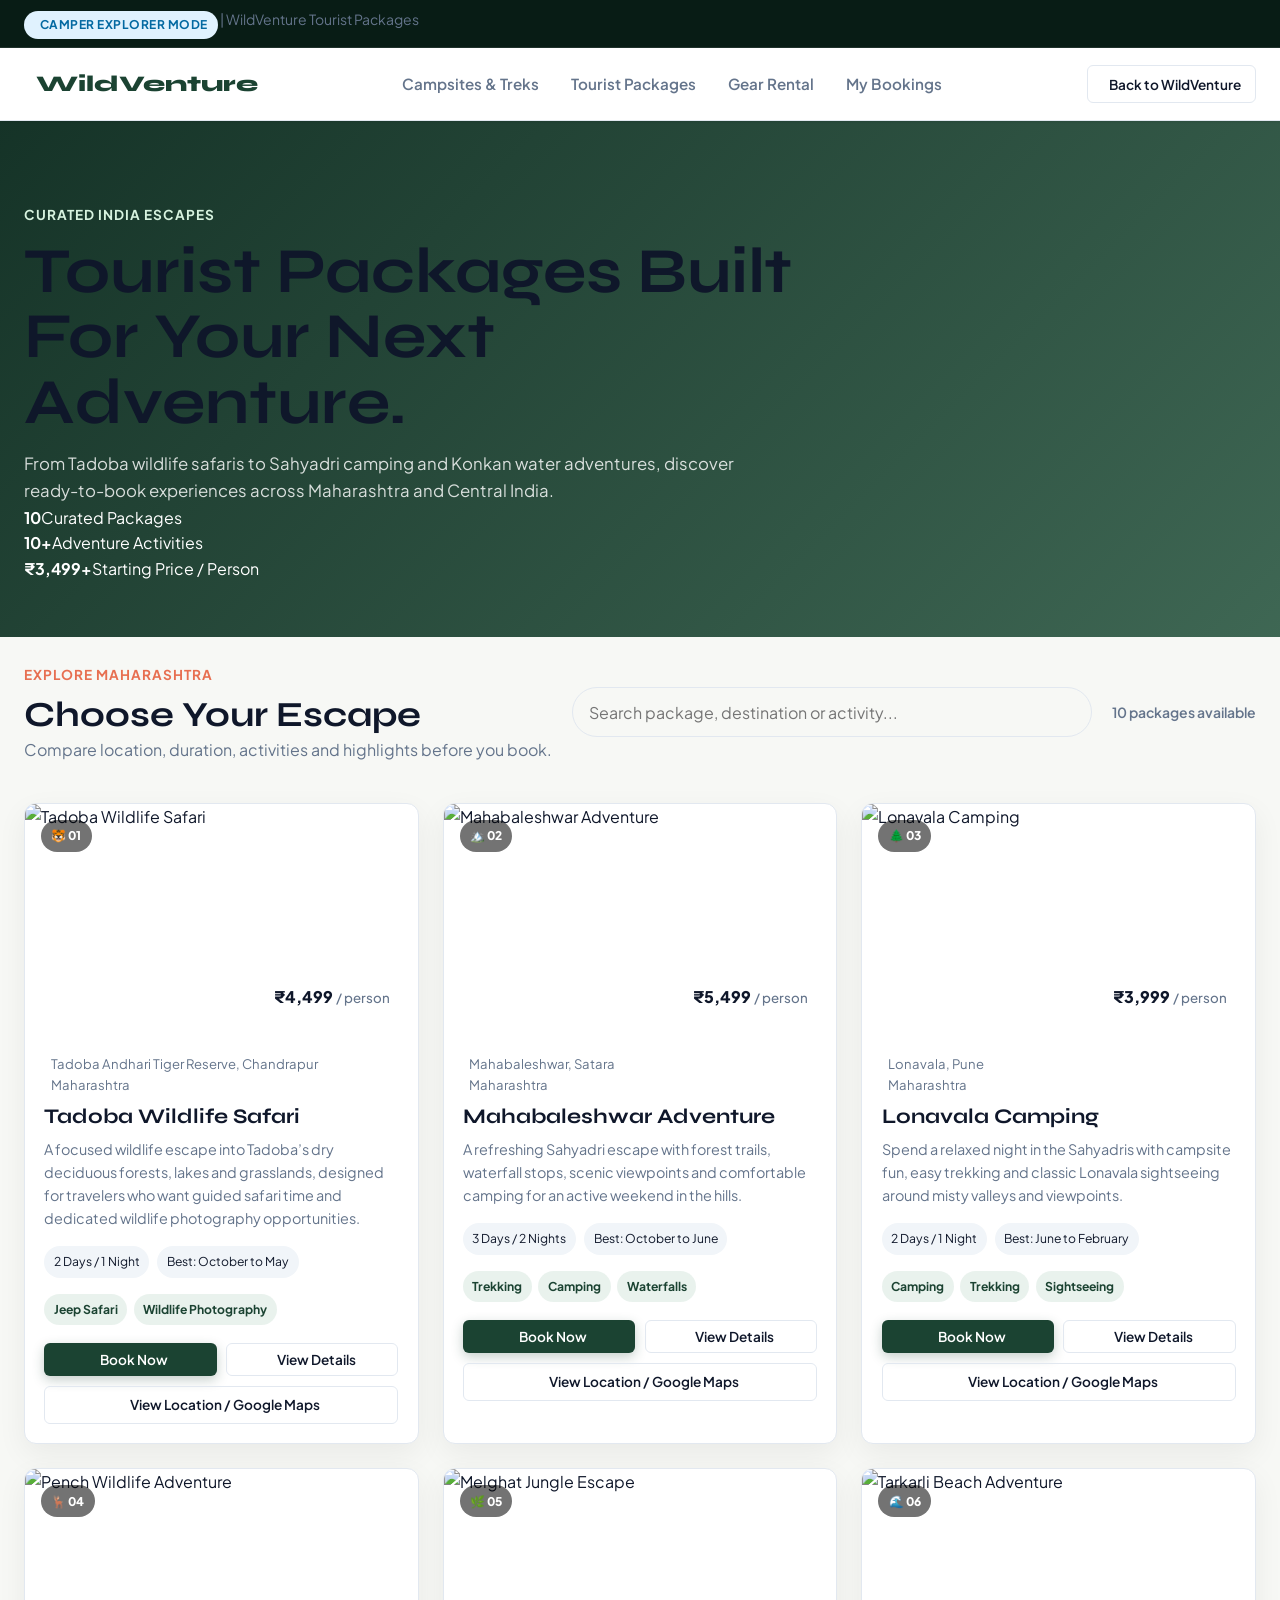
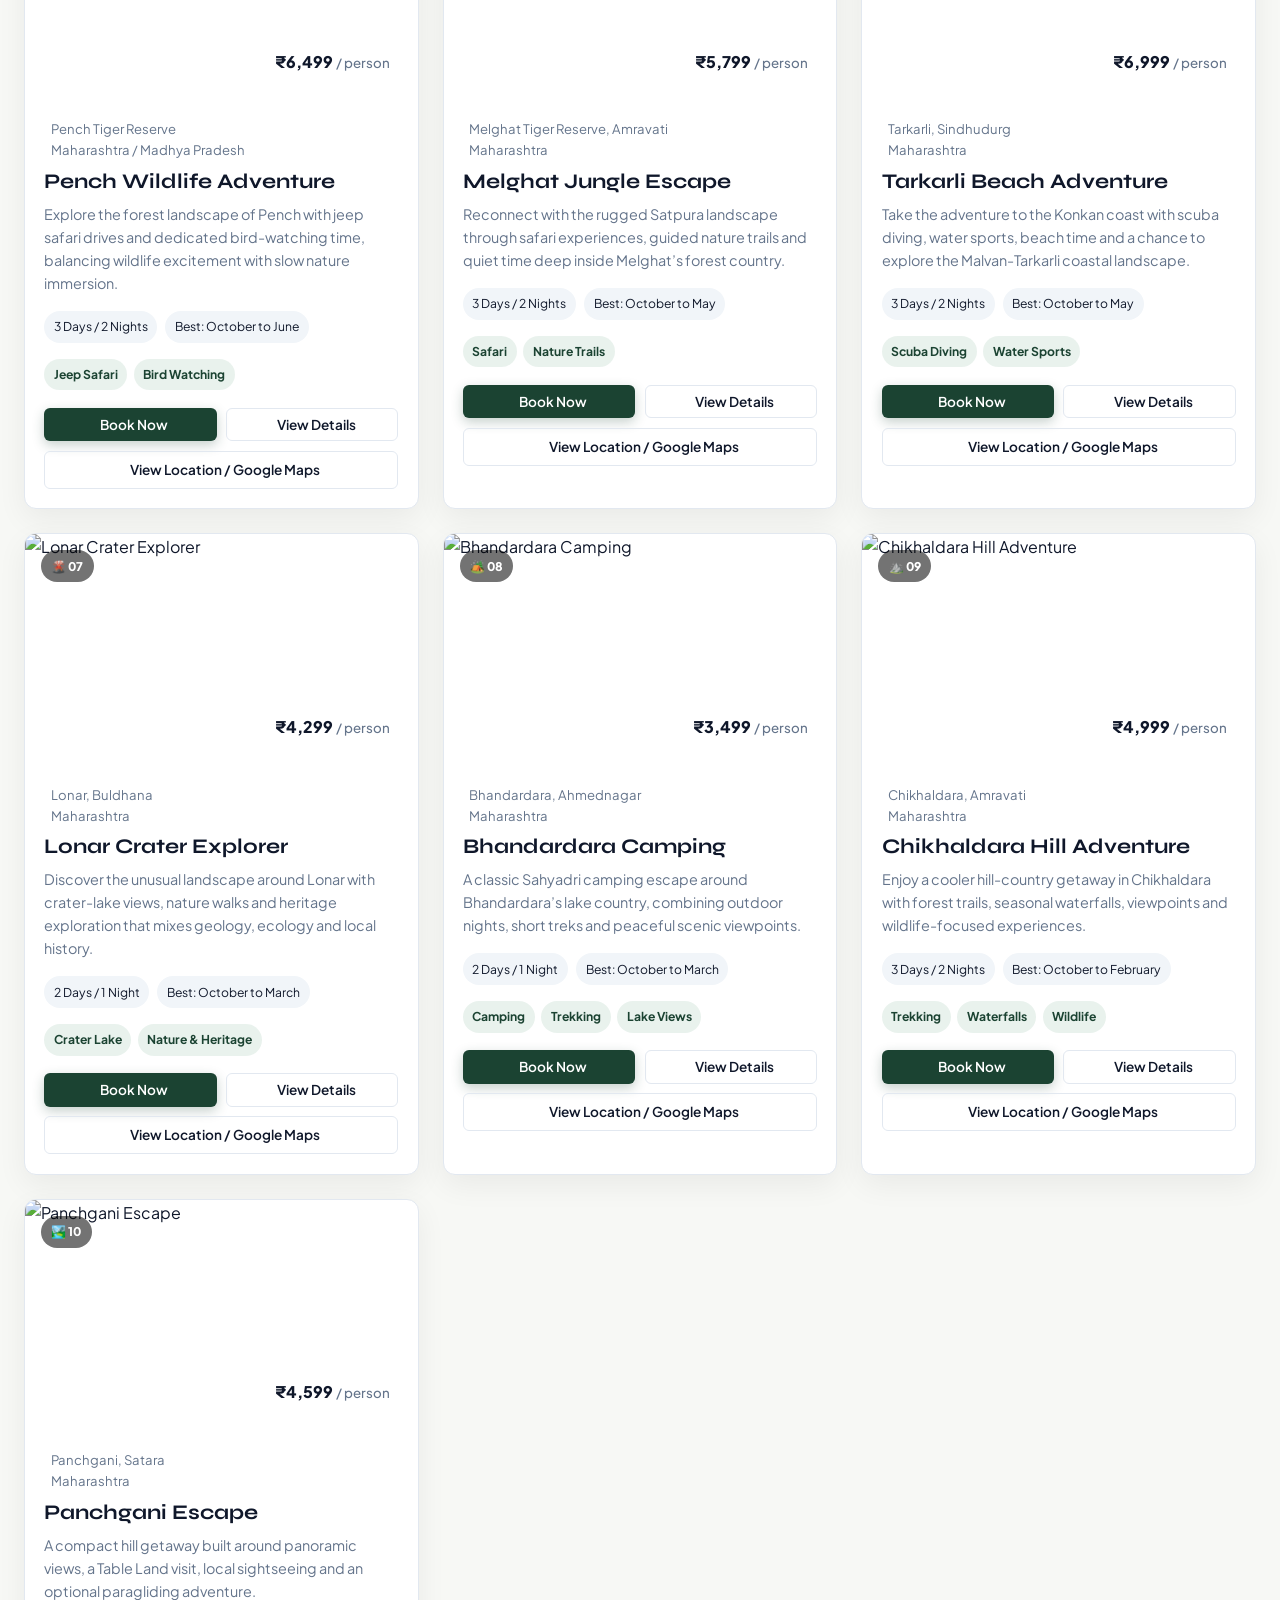
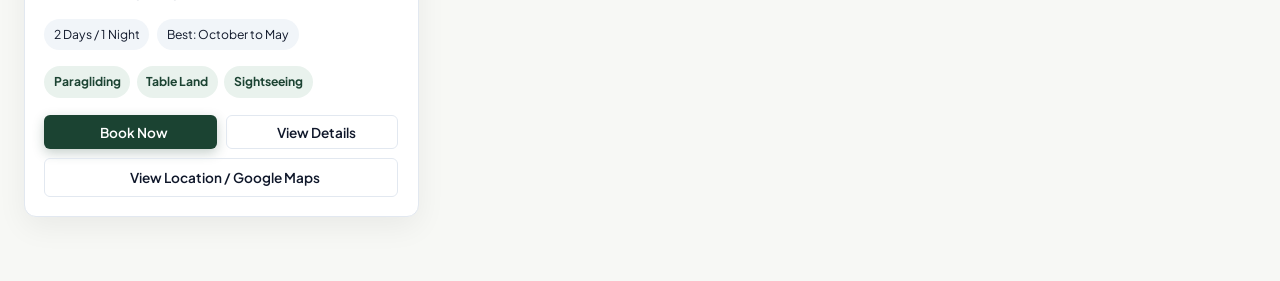
==== commit f0b0100c: "Enhance Tourist Packages page presentation" ====
--- a/tourist-packages.html
+++ b/tourist-packages.html
@@ -30,13 +30,14 @@
     <section class="packages-hero"><div class="container">
       <span class="section-tag"><i class="ph ph-map-trifold"></i> Curated India Escapes</span>
       <h1>Tourist Packages Built For Your Next Adventure.</h1>
-      <p>Explore wildlife reserves, Sahyadri hills, Konkan coastlines and unique natural landmarks with ready-to-book WildVenture packages.</p>
+      <p>From Tadoba wildlife safaris to Sahyadri camping and Konkan water adventures, discover ready-to-book experiences across Maharashtra and Central India.</p>
+      <div class="hero-stats"><div><strong>10</strong><span>Curated Packages</span></div><div><strong>10+</strong><span>Adventure Activities</span></div><div><strong>₹3,499+</strong><span>Starting Price / Person</span></div></div>
     </div></section>
 
-    <section class="container">
+    <section class="container package-catalog-section">
       <div class="packages-toolbar">
-        <div><span class="section-tag"><i class="ph ph-compass"></i> Tourist Packages</span><h2 class="section-title" style="margin-top:.4rem;">Choose Your Escape</h2></div>
-        <div class="packages-search"><input id="package-search" type="search" placeholder="Search package, destination or activity..." aria-label="Search tourist packages"></div>
+        <div><span class="section-tag"><i class="ph ph-compass"></i> Explore Maharashtra</span><h2 class="section-title" style="margin-top:.4rem;">Choose Your Escape</h2><p class="text-muted">Compare location, duration, activities and highlights before you book.</p></div>
+        <div class="packages-search"><i class="ph ph-magnifying-glass"></i><input id="package-search" type="search" placeholder="Search package, destination or activity..." aria-label="Search tourist packages"></div>
         <span class="bold small text-muted" id="packages-results-count">10 packages available</span>
       </div>
       <div class="package-grid" id="tourist-packages-grid"></div>
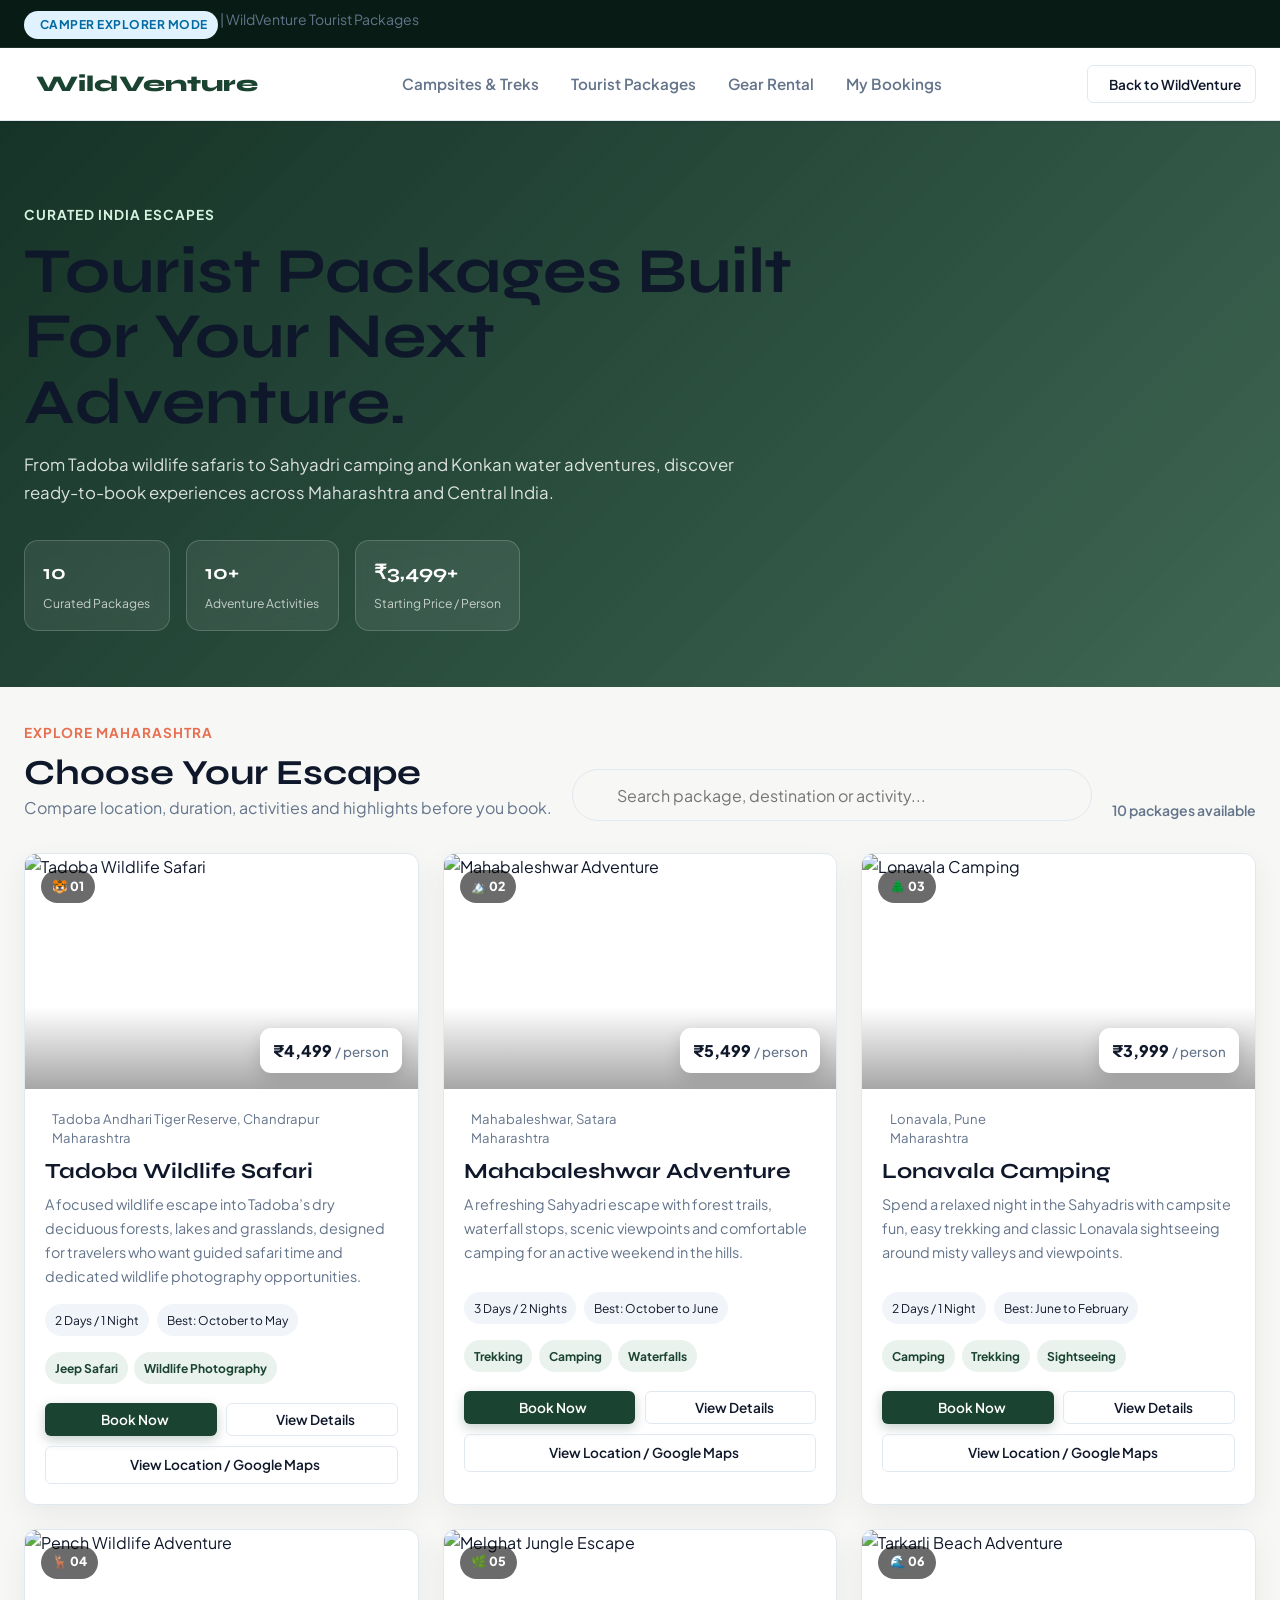
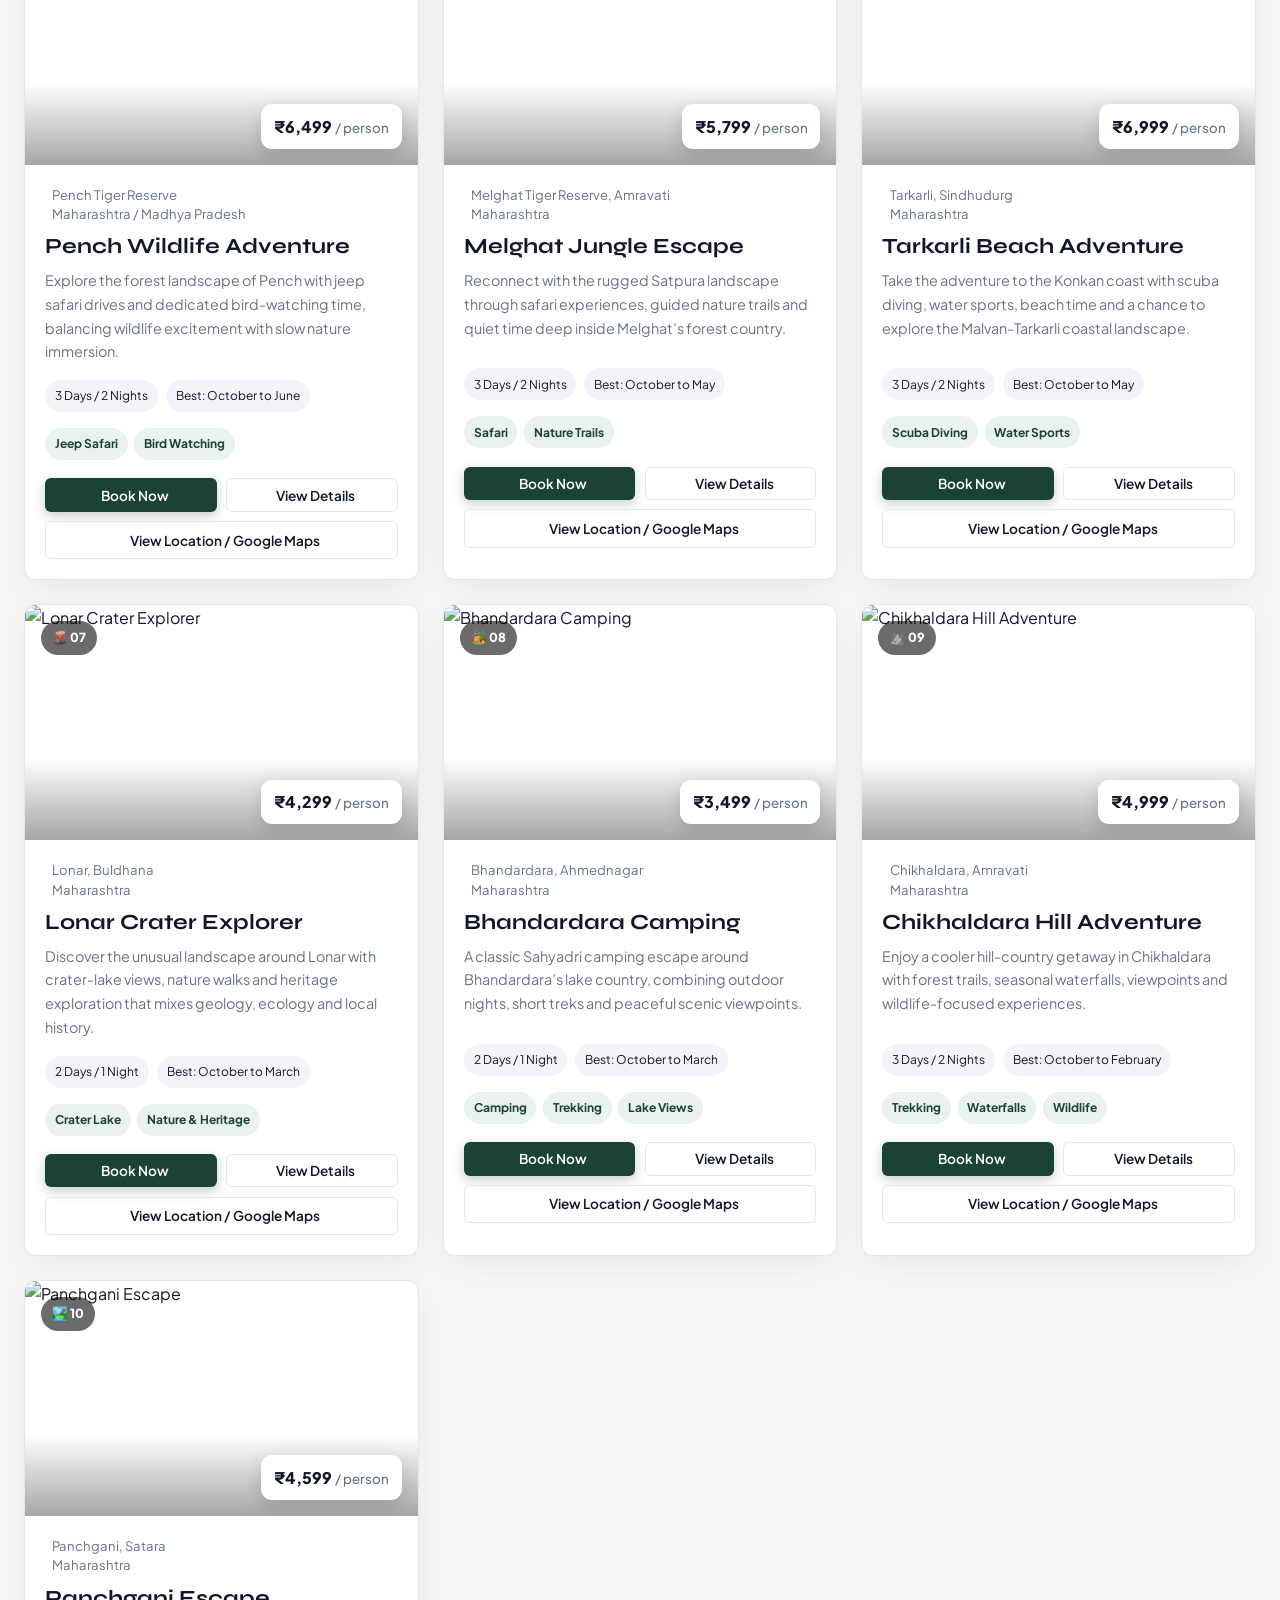
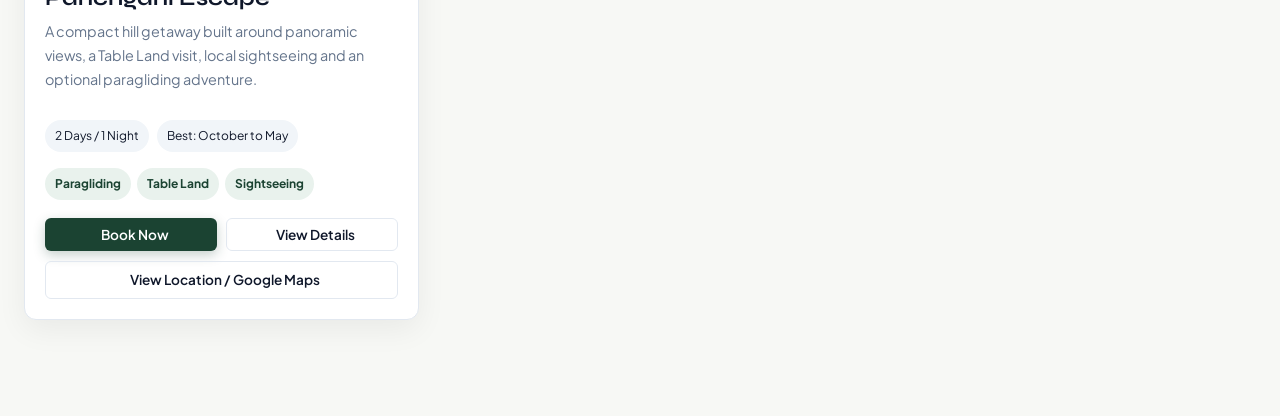
==== commit da5e2d58: "Add script cache-busting v2.1 to force browser cache bypass on GitHub Pages" ====
--- a/tourist-packages.html
+++ b/tourist-packages.html
@@ -51,9 +51,9 @@
     </div>
   </div>
 
-  <script src="js/data.js"></script>
-  <script src="js/payment.js"></script>
-  <script src="js/app.js"></script>
-  <script src="js/packages.js"></script>
+  <script src="js/data.js?v=2.1"></script>
+  <script src="js/payment.js?v=2.1"></script>
+  <script src="js/app.js?v=2.1"></script>
+  <script src="js/packages.js?v=2.1"></script>
 </body>
 </html>
--- a/css/style.css
+++ b/css/style.css
@@ -562,6 +562,7 @@
   margin-bottom: 1rem;
   display: -webkit-box;
   -webkit-line-clamp: 2;
+  line-clamp: 2;
   -webkit-box-orient: vertical;
   overflow: hidden;
 }
--- a/css/packages.css
+++ b/css/packages.css
@@ -1,11 +1,10 @@
 /* WildVenture Tourist Packages */
 .tourist-packages-page{min-height:100vh;background:var(--bg-page,#f7f8f5)}
-.packages-hero{padding:5rem 0 3.5rem;background:linear-gradient(135deg,rgba(12,43,31,.96),rgba(22,71,48,.82)),url('https://images.unsplash.com/photo-1500534623283-312aade485b7?auto=format&fit=crop&w=1800&q=85') center/cover;color:#fff}
-.packages-hero .section-tag{color:#d7f3df}.packages-hero h1{max-width:800px;margin:.75rem 0 1rem;font-family:Syne,sans-serif;font-size:clamp(2.3rem,5vw,4.4rem);line-height:1.02}.packages-hero p{max-width:720px;color:rgba(255,255,255,.82);font-size:1.05rem}
-.packages-toolbar{display:flex;gap:1rem;justify-content:space-between;align-items:center;padding:1.5rem 0;flex-wrap:wrap}.packages-search{min-width:260px;flex:1;max-width:520px}.packages-search input{width:100%;padding:.85rem 1rem;border:1px solid var(--border-color);border-radius:999px;background:var(--bg-card);color:var(--text-primary)}
-.package-grid{display:grid;grid-template-columns:repeat(3,minmax(0,1fr));gap:1.5rem;padding:1rem 0 4rem}.package-card{overflow:hidden;background:var(--bg-card,#fff);border:1px solid var(--border-color);border-radius:var(--radius-md,16px);box-shadow:0 10px 30px rgba(0,0,0,.06);transition:transform .25s ease,box-shadow .25s ease}.package-card:hover{transform:translateY(-6px);box-shadow:0 18px 40px rgba(0,0,0,.12)}
-.package-image{position:relative;height:230px;overflow:hidden}.package-image img{width:100%;height:100%;object-fit:cover;transition:transform .4s ease}.package-card:hover .package-image img{transform:scale(1.05)}.package-number{position:absolute;top:1rem;left:1rem;padding:.4rem .65rem;border-radius:999px;background:rgba(0,0,0,.55);color:#fff;font-size:.75rem;font-weight:800}.package-price{position:absolute;right:1rem;bottom:1rem;padding:.55rem .75rem;border-radius:10px;background:#fff;color:var(--text-primary);font-weight:800}.package-price small{font-weight:500;color:var(--text-muted)}
-.package-body{padding:1.2rem}.package-location{display:flex;gap:.4rem;align-items:flex-start;color:var(--text-muted);font-size:.82rem;margin-bottom:.55rem}.package-location i{margin-top:.1rem;color:var(--color-primary)}.package-title{font-family:Syne,sans-serif;font-size:1.3rem;margin:0 0 .5rem}.package-desc{color:var(--text-muted);font-size:.9rem;line-height:1.6;min-height:4.3rem}.package-meta{display:flex;gap:.5rem;flex-wrap:wrap;margin:1rem 0}.package-meta span,.activity-pill{padding:.38rem .6rem;border-radius:999px;background:var(--bg-subtle,#f1f3ef);font-size:.76rem}.package-activities{display:flex;gap:.4rem;flex-wrap:wrap;margin-bottom:1.1rem}.activity-pill{background:rgba(40,130,85,.1);color:var(--color-primary,#287f54);font-weight:700}.package-actions{display:grid;grid-template-columns:1fr 1fr;gap:.6rem}.package-actions .btn{width:100%}.package-map{grid-column:1/-1}
-.package-modal-content{max-width:1000px}.package-detail-grid{display:grid;grid-template-columns:1.1fr .9fr;gap:1.5rem}.package-detail-image{width:100%;height:360px;object-fit:cover;border-radius:14px}.package-detail-copy h2{font-family:Syne,sans-serif;font-size:2rem;margin:.2rem 0 .7rem}.package-detail-copy p{color:var(--text-muted);line-height:1.7}.package-detail-facts{display:grid;grid-template-columns:1fr 1fr;gap:.7rem;margin:1rem 0}.package-fact{padding:.8rem;background:var(--bg-subtle);border-radius:10px}.package-fact strong{display:block;font-size:.75rem;color:var(--text-muted);margin-bottom:.2rem}.package-detail-activities{display:flex;gap:.5rem;flex-wrap:wrap}.package-detail-actions{display:flex;gap:.7rem;flex-wrap:wrap;margin-top:1.2rem}
-@media(max-width:1000px){.package-grid{grid-template-columns:repeat(2,minmax(0,1fr))}.package-detail-grid{grid-template-columns:1fr}}
-@media(max-width:640px){.packages-hero{padding:3.5rem 0 2.5rem}.package-grid{grid-template-columns:1fr}.package-image{height:210px}.package-actions{grid-template-columns:1fr}.package-map{grid-column:auto}.package-detail-image{height:240px}.package-detail-facts{grid-template-columns:1fr}}
+.packages-hero{padding:5rem 0 3.5rem;background:linear-gradient(135deg,rgba(12,43,31,.96),rgba(22,71,48,.82)),url('https://images.unsplash.com/photo-1500534623283-312aade485b7?auto=format&fit=crop&w=1800&q=85') center/cover;color:#fff}.packages-hero .section-tag{color:#d7f3df}.packages-hero h1{max-width:850px;margin:.75rem 0 1rem;font-family:Syne,sans-serif;font-size:clamp(2.3rem,5vw,4.4rem);line-height:1.02}.packages-hero p{max-width:760px;color:rgba(255,255,255,.84);font-size:1.05rem;line-height:1.7}.hero-stats{display:flex;gap:1rem;flex-wrap:wrap;margin-top:2rem}.hero-stats div{min-width:145px;padding:1rem 1.15rem;border:1px solid rgba(255,255,255,.18);background:rgba(255,255,255,.08);border-radius:14px;backdrop-filter:blur(8px)}.hero-stats strong{display:block;font-family:Syne,sans-serif;font-size:1.25rem}.hero-stats span{font-size:.76rem;color:rgba(255,255,255,.72)}
+.package-catalog-section{padding-bottom:2rem}.packages-toolbar{display:flex;gap:1.25rem;justify-content:space-between;align-items:end;padding:2rem 0 1rem;flex-wrap:wrap}.packages-search{min-width:280px;flex:1;max-width:520px;position:relative}.packages-search>i{position:absolute;left:1rem;top:50%;transform:translateY(-50%);color:var(--text-muted)}.packages-search input{width:100%;padding:.9rem 1rem .9rem 2.75rem;border:1px solid var(--border-color);border-radius:999px;background:var(--bg-card);color:var(--text-primary);outline:none}.packages-search input:focus{border-color:var(--color-primary);box-shadow:0 0 0 3px rgba(40,130,85,.1)}
+.package-grid{display:grid;grid-template-columns:repeat(3,minmax(0,1fr));gap:1.5rem;padding:1rem 0 4rem}.package-card{overflow:hidden;background:var(--bg-card,#fff);border:1px solid var(--border-color);border-radius:var(--radius-md,16px);box-shadow:0 10px 30px rgba(0,0,0,.06);transition:transform .25s ease,box-shadow .25s ease,border-color .25s ease}.package-card:hover{transform:translateY(-7px);box-shadow:0 20px 44px rgba(0,0,0,.13);border-color:rgba(40,130,85,.35)}
+.package-image{position:relative;height:235px;overflow:hidden}.package-image:after{content:"";position:absolute;inset:auto 0 0;height:35%;background:linear-gradient(transparent,rgba(0,0,0,.35))}.package-image img{width:100%;height:100%;object-fit:cover;transition:transform .4s ease}.package-card:hover .package-image img{transform:scale(1.06)}.package-number{position:absolute;z-index:2;top:1rem;left:1rem;padding:.42rem .7rem;border-radius:999px;background:rgba(0,0,0,.58);color:#fff;font-size:.78rem;font-weight:800}.package-price{position:absolute;z-index:2;right:1rem;bottom:1rem;padding:.6rem .8rem;border-radius:11px;background:#fff;color:var(--text-primary);font-weight:800;box-shadow:0 6px 18px rgba(0,0,0,.15)}.package-price small{font-weight:500;color:var(--text-muted)}
+.package-body{padding:1.25rem}.package-location{display:flex;gap:.45rem;align-items:flex-start;color:var(--text-muted);font-size:.82rem;line-height:1.45;margin-bottom:.65rem}.package-location i{margin-top:.1rem;color:var(--color-primary)}.package-title{font-family:Syne,sans-serif;font-size:1.35rem;margin:0 0 .55rem}.package-desc{color:var(--text-muted);font-size:.9rem;line-height:1.65;min-height:5.2rem}.package-meta{display:flex;gap:.5rem;flex-wrap:wrap;margin:1rem 0}.package-meta span,.activity-pill{padding:.4rem .62rem;border-radius:999px;background:var(--bg-subtle,#f1f3ef);font-size:.75rem}.package-activities{display:flex;gap:.4rem;flex-wrap:wrap;margin-bottom:1.15rem}.activity-pill{background:rgba(40,130,85,.1);color:var(--color-primary,#287f54);font-weight:700}.package-actions{display:grid;grid-template-columns:1fr 1fr;gap:.6rem}.package-actions .btn{width:100%}.package-map{grid-column:1/-1}
+.package-modal-content{max-width:1050px}.package-detail-grid{display:grid;grid-template-columns:1.05fr .95fr;gap:1.7rem}.package-detail-image{width:100%;height:390px;object-fit:cover;border-radius:14px}.package-detail-copy h2{font-family:Syne,sans-serif;font-size:2rem;margin:.2rem 0 .7rem}.package-detail-copy p{color:var(--text-muted);line-height:1.75}.package-detail-facts{display:grid;grid-template-columns:1fr 1fr;gap:.7rem;margin:1rem 0}.package-fact{padding:.85rem;background:var(--bg-subtle);border-radius:10px}.package-fact strong{display:block;font-size:.72rem;text-transform:uppercase;letter-spacing:.04em;color:var(--text-muted);margin-bottom:.25rem}.package-detail-copy h4{margin:1.1rem 0 .55rem}.package-detail-activities{display:flex;gap:.5rem;flex-wrap:wrap}.package-highlights{list-style:none;padding:0;margin:.4rem 0}.package-highlights li{display:flex;gap:.45rem;align-items:center;padding:.3rem 0;color:var(--text-muted);font-size:.86rem}.package-highlights i{color:var(--color-success,#2e8b57)}.package-detail-actions{display:flex;gap:.7rem;flex-wrap:wrap;margin-top:1.25rem}.empty-state-card{padding:3rem;text-align:center;border:1px dashed var(--border-color);border-radius:16px;background:var(--bg-card)}.empty-icon{font-size:2rem;color:var(--text-muted)}
+@media(max-width:1000px){.package-grid{grid-template-columns:repeat(2,minmax(0,1fr))}.package-detail-grid{grid-template-columns:1fr}.package-detail-image{height:300px}}
+@media(max-width:640px){.packages-hero{padding:3.5rem 0 2.5rem}.hero-stats{display:grid;grid-template-columns:1fr 1fr}.hero-stats div{min-width:0}.package-grid{grid-template-columns:1fr}.package-image{height:215px}.package-actions{grid-template-columns:1fr}.package-map{grid-column:auto}.package-detail-image{height:240px}.package-detail-facts{grid-template-columns:1fr}.packages-search{min-width:100%;max-width:none}}
